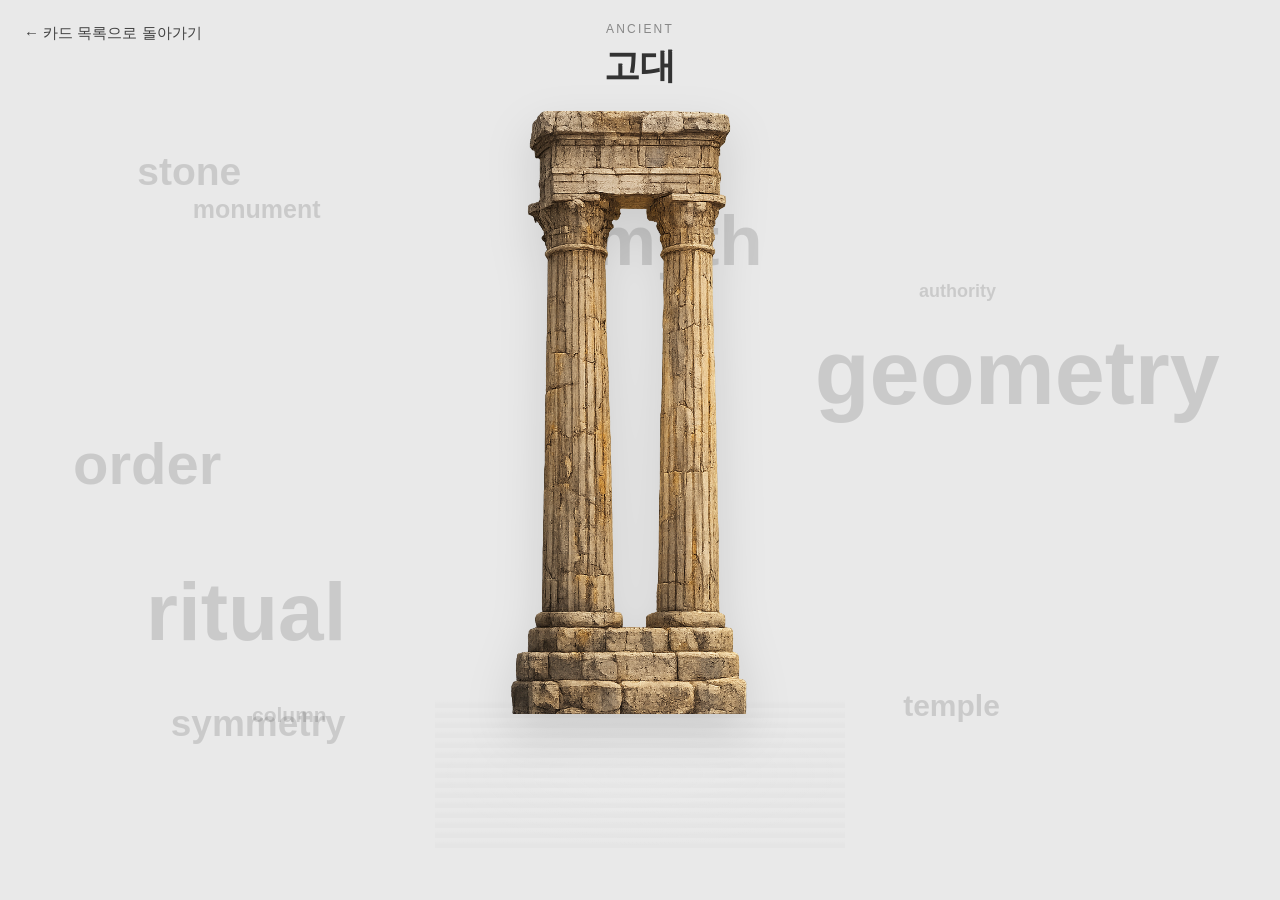
==== detail.html @ f00953eb "first commit" ====
<!DOCTYPE html>
<html lang="ko">
<head>
  <meta charset="UTF-8" />
  <meta name="viewport" content="width=device-width, initial-scale=1.0" />
  <title>시대 디자인 상세</title>
  <style>
    * {
      box-sizing: border-box;
    }

    html, body {
      margin: 0;
      padding: 0;
      width: 100%;
      height: 100%;
      font-family: "Malgun Gothic", "Noto Sans KR", sans-serif;
      overflow: hidden;
    }

    body {
      background: #e9e9e9;
      color: #111;
    }

    .detail-page {
      position: relative;
      width: 100vw;
      height: 100vh;
      overflow: hidden;
      background: #e9e9e9;
    }

    .back-button {
      position: absolute;
      top: 24px;
      left: 24px;
      z-index: 50;
      text-decoration: none;
      color: rgba(0, 0, 0, 0.72);
      font-size: 15px;
      transition: opacity 0.2s ease;
    }

    .back-button:hover {
      opacity: 0.6;
    }

    .era-title {
      position: absolute;
      top: 22px;
      left: 50%;
      transform: translateX(-50%);
      z-index: 40;
      text-align: center;
      pointer-events: none;
    }

    .era-sub {
      margin: 0 0 6px;
      font-size: 12px;
      letter-spacing: 0.18em;
      color: rgba(0, 0, 0, 0.42);
    }

    .era-main {
      margin: 0;
      font-size: 36px;
      font-weight: 700;
      color: rgba(0, 0, 0, 0.78);
    }

    .word-layer {
      position: absolute;
      inset: 0;
      overflow: hidden;
      z-index: 1;
      pointer-events: none;
    }

    .floating-word {
      position: absolute;
      color: rgba(0, 0, 0, 0.13);
      font-weight: 700;
      white-space: nowrap;
      user-select: none;
      animation-name: drift;
      animation-timing-function: linear;
      animation-iteration-count: infinite;
    }

    @keyframes drift {
      0%   { transform: translate3d(0, 0, 0); }
      25%  { transform: translate3d(33px, -21px, 0); }
      50%  { transform: translate3d(-24px, -42px, 0); }
      75%  { transform: translate3d(18px, -24px, 0); }
      100% { transform: translate3d(0, 0, 0); }
    }

    .visual-zone {
      position: absolute;
      inset: 0;
      z-index: 5;
      display: flex;
      align-items: center;
      justify-content: center;
      padding-top: 60px;
    }

    .column-stack {
      position: relative;
      width: min(32vw, 565px);
      height: min(82vh, 1083px);
      display: flex;
      flex-direction: column;
      align-items: center;
      justify-content: flex-start;
      cursor: pointer;
      transition: transform 0.25s ease;
    }

    .column-stack:hover {
      transform: translateY(-4px);
    }

    .column-image {
      position: relative;
      z-index: 3;
      width: 100%;
      max-width: 565px;
      height: auto;
      max-height: 67vh;
      object-fit: contain;
      display: block;
      filter: drop-shadow(0 20px 24px rgba(0, 0, 0, 0.12));
      user-select: none;
      -webkit-user-drag: none;
      pointer-events: none;
    }

    .reflection-box {
      position: relative;
      width: 100%;
      height: 26vh;
      min-height: 140px;
      margin-top: -16px;
      overflow: hidden;
      z-index: 2;
    }

    .reflection-image {
      position: absolute;
      top: -8px;
      left: 50%;
      transform: translateX(-50%) scaleY(-1);
      width: 100%;
      max-width: 565px;
      height: auto;
      opacity: 0.28;
      filter: blur(1.4px) grayscale(20%);
      user-select: none;
      -webkit-user-drag: none;
      pointer-events: none;
      -webkit-mask-image: linear-gradient(
        to bottom,
        rgba(0, 0, 0, 0.7) 0%,
        rgba(0, 0, 0, 0.45) 18%,
        rgba(0, 0, 0, 0.18) 48%,
        rgba(0, 0, 0, 0.04) 72%,
        rgba(0, 0, 0, 0) 100%
      );
      mask-image: linear-gradient(
        to bottom,
        rgba(0, 0, 0, 0.7) 0%,
        rgba(0, 0, 0, 0.45) 18%,
        rgba(0, 0, 0, 0.18) 48%,
        rgba(0, 0, 0, 0.04) 72%,
        rgba(0, 0, 0, 0) 100%
      );
      animation: reflectionWave 5.6s ease-in-out infinite;
      transform-origin: center top;
    }

    .reflection-box::before {
      content: "";
      position: absolute;
      inset: 0;
      z-index: 4;
      background:
        repeating-linear-gradient(
          180deg,
          rgba(255, 255, 255, 0.05) 0px,
          rgba(255, 255, 255, 0.05) 2px,
          rgba(0, 0, 0, 0.03) 6px,
          rgba(0, 0, 0, 0.03) 10px
        );
      opacity: 0.42;
      mix-blend-mode: overlay;
      animation: waterLines 3.6s linear infinite;
      pointer-events: none;
    }

    .reflection-box::after {
      content: "";
      position: absolute;
      inset: 0;
      z-index: 5;
      background:
        radial-gradient(
          ellipse at center,
          rgba(255, 255, 255, 0.10) 0%,
          rgba(255, 255, 255, 0.03) 45%,
          rgba(255, 255, 255, 0) 70%
        );
      opacity: 0.5;
      animation: shimmerMove 4.8s ease-in-out infinite;
      pointer-events: none;
    }

    @keyframes reflectionWave {
      0% {
        transform: translateX(-50%) scaleY(-1) skewX(0deg) scaleX(1);
      }
      20% {
        transform: translateX(calc(-50% + 7px)) scaleY(-1.03) skewX(1.4deg) scaleX(1.02);
      }
      40% {
        transform: translateX(calc(-50% - 9px)) scaleY(-0.96) skewX(-1.8deg) scaleX(0.985);
      }
      60% {
        transform: translateX(calc(-50% + 6px)) scaleY(-1.05) skewX(1.2deg) scaleX(1.015);
      }
      80% {
        transform: translateX(calc(-50% - 5px)) scaleY(-0.98) skewX(-1deg) scaleX(0.992);
      }
      100% {
        transform: translateX(-50%) scaleY(-1) skewX(0deg) scaleX(1);
      }
    }

    @keyframes waterLines {
      0% {
        transform: translateY(0px);
      }
      50% {
        transform: translateY(14px);
      }
      100% {
        transform: translateY(0px);
      }
    }

    @keyframes shimmerMove {
      0% {
        transform: translateX(-14px) translateY(0px);
        opacity: 0.32;
      }
      50% {
        transform: translateX(16px) translateY(6px);
        opacity: 0.58;
      }
      100% {
        transform: translateX(-14px) translateY(0px);
        opacity: 0.32;
      }
    }

    .popup-overlay {
      position: absolute;
      inset: 0;
      background: rgba(0, 0, 0, 0.22);
      display: flex;
      align-items: center;
      justify-content: center;
      z-index: 100;
      opacity: 0;
      visibility: hidden;
      transition: opacity 0.25s ease, visibility 0.25s ease;
    }

    .popup-overlay.show {
      opacity: 1;
      visibility: visible;
    }

    .popup-box {
      position: relative;
      width: min(520px, calc(100vw - 40px));
      min-height: 280px;
      background: rgba(255, 255, 255, 0.9);
      border: 1px solid rgba(0, 0, 0, 0.08);
      border-radius: 22px;
      box-shadow: 0 20px 60px rgba(0, 0, 0, 0.18);
      padding: 28px 24px 24px;
      backdrop-filter: blur(12px);
      transform: translateY(12px) scale(0.98);
      transition: transform 0.25s ease;
    }

    .popup-overlay.show .popup-box {
      transform: translateY(0) scale(1);
    }

    .popup-close {
      position: absolute;
      top: 12px;
      right: 14px;
      border: none;
      background: transparent;
      font-size: 28px;
      line-height: 1;
      cursor: pointer;
      color: rgba(0, 0, 0, 0.65);
    }

    .popup-close:hover {
      opacity: 0.65;
    }

    .popup-era {
      margin: 0 0 8px;
      font-size: 14px;
      letter-spacing: 0.14em;
      color: rgba(0, 0, 0, 0.42);
    }

    .popup-title {
      margin: 0 0 16px;
      font-size: 34px;
      line-height: 1.15;
    }

    .popup-description {
      margin: 0;
      font-size: 16px;
      line-height: 1.8;
      color: rgba(0, 0, 0, 0.78);
      white-space: pre-line;
    }

    .rotate-notice {
      display: none;
    }

    @media (max-width: 1200px) {
      .column-stack {
        width: min(38vw, 480px);
      }

      .column-image {
        max-height: 60vh;
      }

      .reflection-box {
        height: 22vh;
      }
    }

    @media (max-width: 900px) {
      .back-button {
        top: 14px;
        left: 14px;
        font-size: 13px;
      }

      .era-title {
        top: 14px;
      }

      .era-sub {
        font-size: 10px;
      }

      .era-main {
        font-size: 24px;
      }
    }

    @media (max-width: 900px) and (orientation: landscape) {
      .visual-zone {
        padding-top: 36px;
      }

      .column-stack {
        width: min(26vw, 260px);
        height: 82vh;
      }

      .column-image {
        max-height: 54vh;
      }

      .reflection-box {
        margin-top: -10px;
        height: 22vh;
        min-height: 80px;
      }

      .popup-box {
        width: min(470px, calc(100vw - 30px));
        min-height: 220px;
        padding: 22px 18px 18px;
      }

      .popup-title {
        font-size: 26px;
      }

      .popup-description {
        font-size: 14px;
        line-height: 1.7;
      }
    }

    @media (max-width: 900px) and (orientation: portrait) {
      .word-layer,
      .visual-zone,
      .era-title,
      .back-button {
        opacity: 0.2;
        pointer-events: none;
      }

      .rotate-notice {
        display: flex;
        position: absolute;
        inset: 0;
        z-index: 200;
        align-items: center;
        justify-content: center;
        text-align: center;
        padding: 24px;
        font-size: 18px;
        line-height: 1.7;
        color: rgba(0, 0, 0, 0.74);
      }
    }
  </style>
</head>
<body>
  <main class="detail-page">
    <a href="index.html" class="back-button">← 카드 목록으로 돌아가기</a>

    <header class="era-title">
      <p class="era-sub" id="eraSub">ANCIENT</p>
      <h1 class="era-main" id="eraMain">고대</h1>
    </header>

    <section class="word-layer" id="wordLayer"></section>

    <section class="visual-zone">
      <div class="column-stack" id="columnTrigger">
        <img class="column-image" id="columnImage" src="" alt="시대 기둥 이미지" />

        <div class="reflection-box">
          <img class="reflection-image" id="reflectionImage" src="" alt="" />
        </div>
      </div>
    </section>

    <div class="popup-overlay" id="popupOverlay">
      <div class="popup-box" role="dialog" aria-modal="true" aria-labelledby="popupTitle">
        <button class="popup-close" id="popupClose" aria-label="팝업 닫기">×</button>
        <p class="popup-era" id="popupEra">ANCIENT</p>
        <h2 class="popup-title" id="popupTitle">고대</h2>
        <p class="popup-description" id="popupDescription"></p>
      </div>
    </div>

    <div class="rotate-notice">
      더 편하게 보려면 휴대폰을 가로로 돌려 주세요.
    </div>
  </main>

  <script>
    const eraData = {
      ancient: {
        sub: "ANCIENT",
        title: "고대",
        image: "1.png",
        words: ["stone", "order", "column", "ritual", "myth", "symmetry", "temple", "authority", "geometry", "monument"],
        description:
`고대 디자인은 구조적 안정감과 상징성이 강한 시대입니다.
기둥, 비례, 반복, 질서 같은 요소가 시각적으로 중요하게 작동합니다.
이 시대의 조형은 단순한 장식이 아니라 권위와 신념을 드러내는 방식이었습니다.`
      },
      medieval: {
        sub: "MEDIEVAL",
        title: "중세",
        image: "2.png",
        words: ["faith", "ornament", "manuscript", "cathedral", "symbol", "gold", "craft", "icon", "guild", "pattern"],
        description:
`중세 디자인은 종교적 상징성과 장식성이 중심이 됩니다.
형태는 사실적 재현보다 의미 전달과 숭고함의 표현에 집중합니다.
수공예적 질감과 패턴, 상징적 이미지가 중요한 역할을 합니다.`
      },
      renaissance: {
        sub: "RENAISSANCE",
        title: "르네상스",
        image: "3.png",
        words: ["humanism", "balance", "proportion", "perspective", "reason", "classical", "order", "harmony", "form", "study"],
        description:
`르네상스 디자인은 인간 중심의 사고와 조화로운 비례를 중시합니다.
원근법, 균형, 고전 재해석이 핵심적인 시각 질서로 나타납니다.
정제된 구조와 아름다움이 함께 강조되는 시기입니다.`
      },
      industrial: {
        sub: "INDUSTRIAL",
        title: "산업화",
        image: "4.png",
        words: ["machine", "steel", "production", "function", "factory", "system", "repeat", "efficiency", "mass", "standard"],
        description:
`산업화 시대의 디자인은 기계 생산과 기능적 효율의 영향을 크게 받습니다.
표준화와 반복 생산이 시각과 형태의 구조를 바꾸기 시작합니다.
장식보다 제조와 사용성이 점점 더 중요해집니다.`
      },
      war: {
        sub: "WAR DESIGN",
        title: "전쟁디자인",
        image: "5.png",
        words: ["poster", "propaganda", "signal", "contrast", "nation", "message", "alert", "impact", "command", "mass"],
        description:
`전쟁디자인은 빠르고 강한 전달력을 위해 발전한 시각 언어입니다.
선명한 대비, 단순한 메시지, 즉각적인 인상이 매우 중요합니다.
감정과 행동을 유도하는 목적성이 강하게 드러납니다.`
      },
      modern: {
        sub: "MODERN",
        title: "모던",
        image: "6.png",
        words: ["grid", "minimal", "clarity", "bauhaus", "function", "space", "clean", "system", "type", "structure"],
        description:
`모던 디자인은 장식을 줄이고 구조와 기능을 명확하게 드러냅니다.
여백, 정렬, 단순한 형태, 읽기 쉬운 타이포그래피가 중심입니다.
현대 디자인의 기본 질서를 형성한 중요한 흐름입니다.`
      }
    };

    const params = new URLSearchParams(window.location.search);
    const era = params.get("era") || "ancient";
    const current = eraData[era] || eraData.ancient;

    const eraSub = document.getElementById("eraSub");
    const eraMain = document.getElementById("eraMain");
    const columnImage = document.getElementById("columnImage");
    const reflectionImage = document.getElementById("reflectionImage");
    const popupEra = document.getElementById("popupEra");
    const popupTitle = document.getElementById("popupTitle");
    const popupDescription = document.getElementById("popupDescription");
    const wordLayer = document.getElementById("wordLayer");
    const popupOverlay = document.getElementById("popupOverlay");
    const popupClose = document.getElementById("popupClose");
    const columnTrigger = document.getElementById("columnTrigger");

    eraSub.textContent = current.sub;
    eraMain.textContent = current.title;
    popupEra.textContent = current.sub;
    popupTitle.textContent = current.title;
    popupDescription.textContent = current.description;
    document.title = current.title + " | 시대 디자인 상세";

    columnImage.src = current.image;
    reflectionImage.src = current.image;

     function createFloatingWords(words) {
    wordLayer.innerHTML = "";

    const shuffled = [...words].sort(() => Math.random() - 0.5);

    const speedGroups = [
      ...Array(3).fill("normal"),
      ...Array(4).fill("fast"),
      ...Array(3).fill("slow")
    ].sort(() => Math.random() - 0.5);

    shuffled.forEach((word, index) => {
      const span = document.createElement("span");
      span.className = "floating-word";
      span.textContent = word;

      const sizeType = Math.random();

      let size;
      if (sizeType < 0.25) {
        size = Math.floor(Math.random() * 18) + 16;   // 16~33
      } else if (sizeType < 0.6) {
        size = Math.floor(Math.random() * 28) + 34;   // 34~61
      } else if (sizeType < 0.85) {
        size = Math.floor(Math.random() * 34) + 62;   // 62~95
      } else {
        size = Math.floor(Math.random() * 42) + 96;   // 96~137
      }

      const baseDuration = Math.random() * 6 + 8; // 8~14초
      const speedType = speedGroups[index];

      let duration;
      if (speedType === "fast") {
        duration = baseDuration / 2;   // 2배 빠름
      } else if (speedType === "slow") {
        duration = baseDuration * 2;   // 2배 느림
      } else {
        duration = baseDuration;       // 기본 속도
      }

      const top = Math.random() * 78 + 4;
      const left = Math.random() * 84 + 2;

      span.style.fontSize = size + "px";
      span.style.top = top + "%";
      span.style.left = left + "%";
      span.style.animationDuration = duration + "s";
      span.style.animationDelay = (-Math.random() * duration) + "s";

      wordLayer.appendChild(span);
    });
  }

    createFloatingWords(current.words);

    columnTrigger.addEventListener("click", () => {
      popupOverlay.classList.add("show");
    });

    popupClose.addEventListener("click", () => {
      popupOverlay.classList.remove("show");
    });

    popupOverlay.addEventListener("click", (e) => {
      if (e.target === popupOverlay) {
        popupOverlay.classList.remove("show");
      }
    });

    document.addEventListener("keydown", (e) => {
      if (e.key === "Escape") {
        popupOverlay.classList.remove("show");
      }
    });
  </script>
</body>
</html>
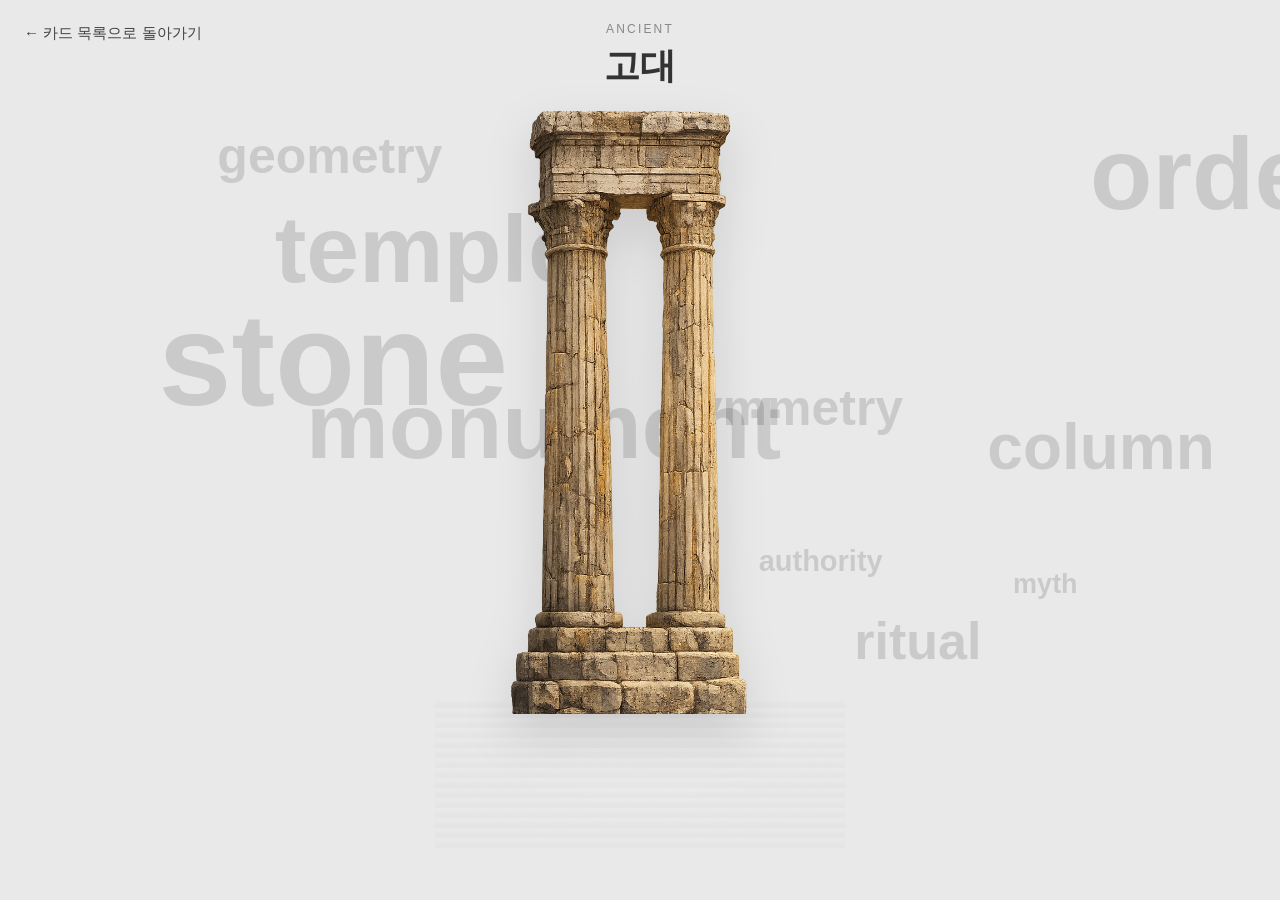
==== commit fd8983c1: "mobile" ====
--- a/detail.html
+++ b/detail.html
@@ -435,6 +435,54 @@
         color: rgba(0, 0, 0, 0.74);
       }
     }
+    /* 모바일 가로: 16:9 고정 화면을 축소해서 보여주기 */
+@media (max-width:900px) and (orientation:landscape){
+  html,
+  body{
+    width:100%;
+    height:100%;
+    overflow:hidden;
+    background:#e9e9e9;
+  }
+
+  .ancient-page,
+  .medieval-page,
+  .room-page,
+  .industrial-page,
+  .war-page,
+  .modern-page{
+    width:1280px !important;
+    height:720px !important;
+    position:absolute !important;
+    left:50% !important;
+    top:50% !important;
+    transform:translate(-50%,-50%) scale(.54) !important;
+    transform-origin:center center !important;
+    overflow:hidden !important;
+  }
+}
+
+@media (min-width:800px) and (max-width:950px) and (orientation:landscape){
+  .ancient-page,
+  .medieval-page,
+  .room-page,
+  .industrial-page,
+  .war-page,
+  .modern-page{
+    transform:translate(-50%,-50%) scale(.58) !important;
+  }
+}
+
+@media (max-width:700px) and (orientation:landscape){
+  .ancient-page,
+  .medieval-page,
+  .room-page,
+  .industrial-page,
+  .war-page,
+  .modern-page{
+    transform:translate(-50%,-50%) scale(.48) !important;
+  }
+}
   </style>
 </head>
 <body>
